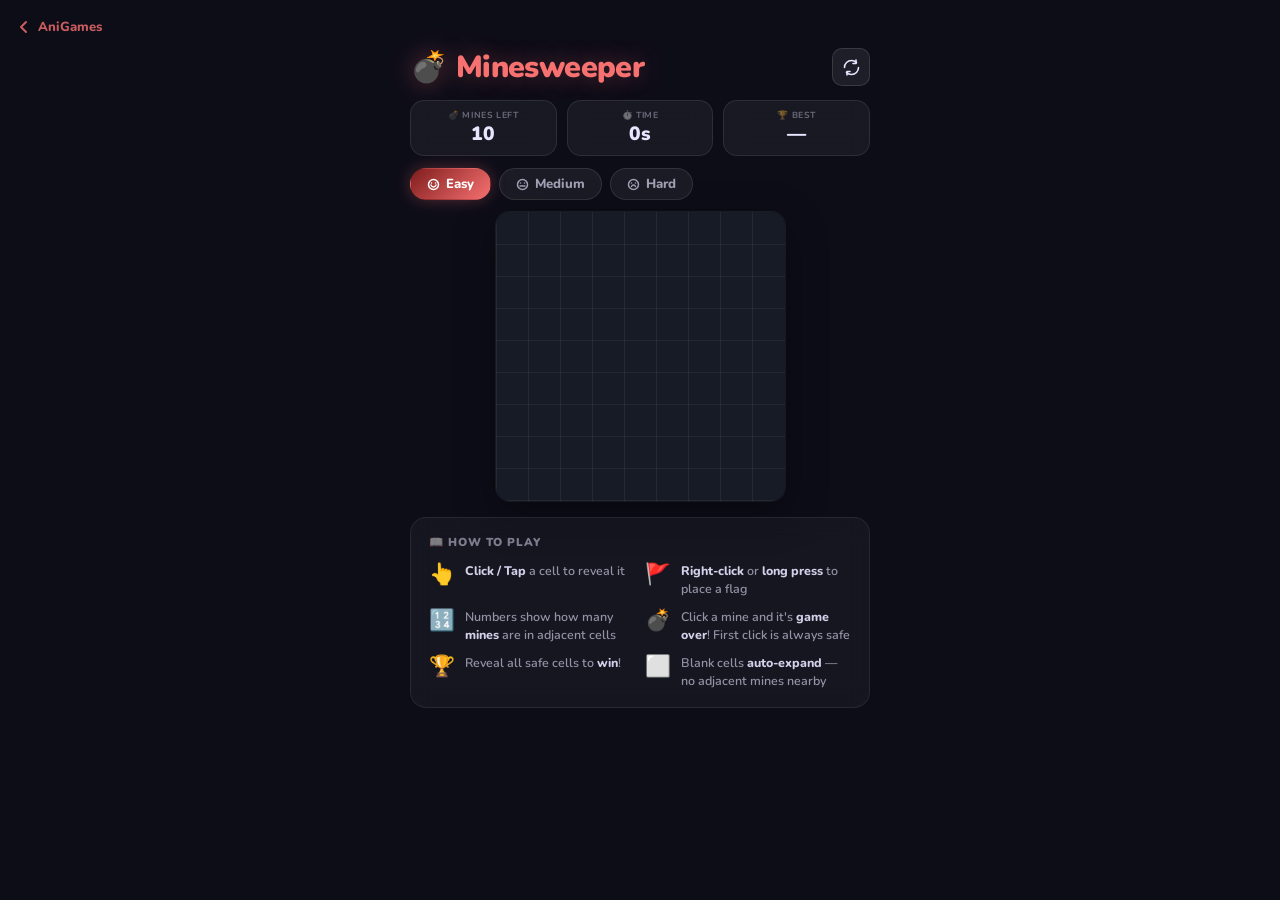
==== games/minesweeper/index.html @ 6a1d574f "Create index.html" ====
<!-- anigames/games/minesweeper/index.html -->
<!DOCTYPE html>
<html lang="en">
<head>
<meta charset="UTF-8">
<meta name="viewport" content="width=device-width, initial-scale=1.0, user-scalable=no">
<title>Minesweeper · AniGames</title>
<link href="https://fonts.googleapis.com/css2?family=Nunito:wght@400;700;800;900&display=swap" rel="stylesheet">
<style>
/* anigames/games/minesweeper/index.html — inline styles */
*,*::before,*::after{box-sizing:border-box;margin:0;padding:0}
html,body{overscroll-behavior:none}
body{
  font-family:'Nunito',sans-serif;background:#0d0d18;color:#e8e6ff;
  min-height:100dvh;display:flex;flex-direction:column;align-items:center;
  padding:18px 16px 48px;user-select:none;-webkit-tap-highlight-color:transparent;
}
.back-btn{
  align-self:flex-start;display:inline-flex;align-items:center;gap:6px;
  text-decoration:none;font-size:.82rem;font-weight:800;
  color:rgba(248,113,113,.8);margin-bottom:10px;transition:color .15s;
}
.back-btn:hover{color:#f87171}
.topbar{width:min(96vw,460px);display:flex;justify-content:space-between;align-items:center;margin-bottom:12px}
.title{font-size:1.9rem;font-weight:900;color:#f87171;text-shadow:0 0 24px rgba(248,113,113,.35);letter-spacing:-.02em}
.btn-icon{
  background:rgba(255,255,255,.07);border:1px solid rgba(255,255,255,.12);
  color:#e8e6ff;border-radius:10px;width:38px;height:38px;
  cursor:pointer;display:flex;align-items:center;justify-content:center;transition:.15s;
}
.btn-icon:active{transform:scale(.92)}
/* Stat bar */
.stat-bar{width:min(96vw,460px);display:flex;gap:10px;margin-bottom:12px}
.stat-box{
  background:rgba(255,255,255,.05);border:1px solid rgba(255,255,255,.09);
  backdrop-filter:blur(12px);border-radius:14px;padding:8px 12px;flex:1;text-align:center;
}
.stat-box .lbl{font-size:.55rem;font-weight:700;color:rgba(232,230,255,.4);text-transform:uppercase;letter-spacing:.07em}
.stat-box .val{font-size:1.2rem;font-weight:900}
/* Difficulty pills */
.diff-pills{width:min(96vw,460px);display:flex;gap:8px;margin-bottom:12px;flex-wrap:wrap}
.diff-pill{
  background:rgba(255,255,255,.06);border:1px solid rgba(255,255,255,.1);
  color:rgba(232,230,255,.65);border-radius:999px;padding:6px 16px;
  font-family:'Nunito',sans-serif;font-size:.82rem;font-weight:800;cursor:pointer;
  transition:all .16s;white-space:nowrap;display:flex;align-items:center;gap:6px;
}
.diff-pill:hover{background:rgba(248,113,113,.12);border-color:rgba(248,113,113,.3);color:#fff}
.diff-pill.active{background:linear-gradient(135deg,#7f1d1d,#f87171);border-color:transparent;color:#fff;box-shadow:0 0 16px rgba(248,113,113,.3)}
/* Board */
.board-wrap{
  overflow:auto;max-width:min(96vw,460px);
  border-radius:14px;
  box-shadow:0 12px 40px rgba(0,0,0,.4),0 0 0 1px rgba(255,255,255,.07);
  touch-action:none; /* prevent page scroll when touching the board */
}
table{border-collapse:collapse;background:#080d18;display:block}
td{
  width:32px;height:32px;border:1px solid rgba(255,255,255,.06);
  background:rgba(255,255,255,.06);
  text-align:center;vertical-align:middle;
  font-size:.9rem;font-weight:900;cursor:pointer;
  transition:background .1s;
}
td:not(.open):hover{background:rgba(255,255,255,.12)}
td.open{background:rgba(255,255,255,.03);cursor:default}
td.mine-hit{background:rgba(248,113,113,.35)}
td.flagged{background:rgba(255,255,255,.06)}
td[data-n="1"]{color:#60a5fa}td[data-n="2"]{color:#4ade80}
td[data-n="3"]{color:#f87171}td[data-n="4"]{color:#a78bfa}
td[data-n="5"]{color:#fb923c}td[data-n="6"]{color:#38bdf8}
td[data-n="7"]{color:#f0e6ff}td[data-n="8"]{color:rgba(232,230,255,.5)}
/* How to play panel */
.howto{
  width:min(96vw,460px);margin-top:16px;
  background:rgba(255,255,255,.04);border:1px solid rgba(255,255,255,.08);
  backdrop-filter:blur(12px);-webkit-backdrop-filter:blur(12px);
  border-radius:16px;padding:16px 18px;
}
.howto-title{
  font-size:.72rem;font-weight:900;color:rgba(232,230,255,.5);
  text-transform:uppercase;letter-spacing:.08em;margin-bottom:12px;
}
.howto-grid{display:grid;grid-template-columns:1fr 1fr;gap:10px}
.howto-item{display:flex;align-items:flex-start;gap:10px}
.howto-icon{font-size:1.3rem;flex-shrink:0;line-height:1.2}
.howto-text{font-size:.78rem;font-weight:600;color:rgba(232,230,255,.6);line-height:1.45}
.howto-text strong{color:rgba(232,230,255,.9);font-weight:800}
@media(max-width:380px){.howto-grid{grid-template-columns:1fr}}
/* Result overlay */
.result-overlay{
  display:none;position:fixed;inset:0;
  background:rgba(13,13,24,.9);backdrop-filter:blur(16px);-webkit-backdrop-filter:blur(16px);
  z-index:50;align-items:center;justify-content:center;
}
.result-overlay.show{display:flex}
.result-card{
  background:rgba(255,255,255,.07);border:1.5px solid rgba(255,255,255,.12);
  border-radius:22px;padding:32px;text-align:center;
  display:flex;flex-direction:column;gap:14px;align-items:center;
  box-shadow:0 20px 60px rgba(0,0,0,.5);max-width:300px;width:90vw;
}
.result-icon{width:56px;height:56px;border-radius:14px;display:flex;align-items:center;justify-content:center}
.result-card h2{font-size:1.7rem;font-weight:900;color:#fff}
.result-card p{font-size:.88rem;color:rgba(232,230,255,.55);font-weight:600}
.btn{
  background:linear-gradient(135deg,#7f1d1d,#f87171);
  color:#fff;border:none;border-radius:12px;padding:11px 28px;
  font-family:'Nunito',sans-serif;font-size:1rem;font-weight:900;
  cursor:pointer;box-shadow:0 4px 18px rgba(248,113,113,.3);
  display:flex;align-items:center;gap:8px;transition:.15s;
}
.btn:active{transform:scale(.96)}
.hint{
  margin-top:10px;font-size:.74rem;color:rgba(232,230,255,.3);
  font-weight:600;text-align:center;width:min(96vw,460px);
}
</style>
</head>
<body>

<a class="back-btn" href="../../index.html">
  <svg width="16" height="16" viewBox="0 0 16 16" fill="none">
    <path d="M10 3L5 8l5 5" stroke="currentColor" stroke-width="2" stroke-linecap="round" stroke-linejoin="round"/>
  </svg>
  AniGames
</a>

<div class="topbar">
  <div class="title">💣 Minesweeper</div>
  <button class="btn-icon" id="btn-restart-top" aria-label="Restart">
    <svg width="17" height="17" viewBox="0 0 17 17" fill="none">
      <path d="M1.5 8.5a7 7 0 017-7 7 7 0 015 2.1M15.5 8.5a7 7 0 01-7 7 7 7 0 01-5-2.1" stroke="currentColor" stroke-width="1.6" stroke-linecap="round"/>
      <path d="M13 1v3.5h-3M4 16v-3.5h3" stroke="currentColor" stroke-width="1.6" stroke-linecap="round" stroke-linejoin="round"/>
    </svg>
  </button>
</div>

<div class="stat-bar">
  <div class="stat-box">
    <div class="lbl">💣 Mines Left</div>
    <div class="val" id="mines-left">0</div>
  </div>
  <div class="stat-box">
    <div class="lbl">⏱️ Time</div>
    <div class="val" id="timer">0s</div>
  </div>
  <div class="stat-box">
    <div class="lbl">🏆 Best</div>
    <div class="val" id="best">—</div>
  </div>
</div>

<div class="diff-pills">
  <button class="diff-pill active" data-diff="easy">
    <svg width="13" height="13" viewBox="0 0 13 13" fill="none"><circle cx="6.5" cy="6.5" r="5" stroke="currentColor" stroke-width="1.5"/><path d="M4 7s.8 2 2.5 2S9 7 9 7" stroke="currentColor" stroke-width="1.4" stroke-linecap="round"/><circle cx="4.5" cy="5" r=".8" fill="currentColor"/><circle cx="8.5" cy="5" r=".8" fill="currentColor"/></svg>
    Easy
  </button>
  <button class="diff-pill" data-diff="medium">
    <svg width="13" height="13" viewBox="0 0 13 13" fill="none"><circle cx="6.5" cy="6.5" r="5" stroke="currentColor" stroke-width="1.5"/><path d="M4 8h5" stroke="currentColor" stroke-width="1.4" stroke-linecap="round"/><circle cx="4.5" cy="5" r=".8" fill="currentColor"/><circle cx="8.5" cy="5" r=".8" fill="currentColor"/></svg>
    Medium
  </button>
  <button class="diff-pill" data-diff="hard">
    <svg width="13" height="13" viewBox="0 0 13 13" fill="none"><circle cx="6.5" cy="6.5" r="5" stroke="currentColor" stroke-width="1.5"/><path d="M4.5 8.5s.5-1.5 2-1.5 2 1.5 2 1.5" stroke="currentColor" stroke-width="1.4" stroke-linecap="round"/><circle cx="4.5" cy="5" r=".8" fill="currentColor"/><circle cx="8.5" cy="5" r=".8" fill="currentColor"/></svg>
    Hard
  </button>
</div>

<div class="board-wrap" id="board-wrap">
  <table id="table"></table>
</div>

<!-- How to play -->
<div class="howto">
  <div class="howto-title">📖 How to Play</div>
  <div class="howto-grid">
    <div class="howto-item">
      <div class="howto-icon">👆</div>
      <div class="howto-text"><strong>Click / Tap</strong> a cell to reveal it</div>
    </div>
    <div class="howto-item">
      <div class="howto-icon">🚩</div>
      <div class="howto-text"><strong>Right-click</strong> or <strong>long press</strong> to place a flag</div>
    </div>
    <div class="howto-item">
      <div class="howto-icon">🔢</div>
      <div class="howto-text">Numbers show how many <strong>mines</strong> are in adjacent cells</div>
    </div>
    <div class="howto-item">
      <div class="howto-icon">💣</div>
      <div class="howto-text">Click a mine and it's <strong>game over</strong>! First click is always safe</div>
    </div>
    <div class="howto-item">
      <div class="howto-icon">🏆</div>
      <div class="howto-text">Reveal all safe cells to <strong>win</strong>!</div>
    </div>
    <div class="howto-item">
      <div class="howto-icon">⬜</div>
      <div class="howto-text">Blank cells <strong>auto-expand</strong> — no adjacent mines nearby</div>
    </div>
  </div>
</div>

<div class="result-overlay" id="result-overlay">
  <div class="result-card">
    <div class="result-icon" id="result-icon"></div>
    <h2 id="result-title">You Win!</h2>
    <p id="result-msg">Well played!</p>
    <button class="btn" id="btn-play-again">
      <svg width="16" height="16" viewBox="0 0 16 16" fill="none"><path d="M1.5 8a6.5 6.5 0 016.5-6.5 6.5 6.5 0 014.6 1.9M14.5 8a6.5 6.5 0 01-6.5 6.5 6.5 6.5 0 01-4.6-1.9" stroke="currentColor" stroke-width="1.7" stroke-linecap="round"/><path d="M12.5 1v3h-3M3.5 15v-3h3" stroke="currentColor" stroke-width="1.7" stroke-linecap="round" stroke-linejoin="round"/></svg>
      Play Again
    </button>
  </div>
</div>

<script>
// anigames/games/minesweeper/index.html — game script
(() => {
  const DIFFS = {
    easy:   { r:9,  c:9,  m:10 },
    medium: { r:16, c:16, m:40 },
    hard:   { r:16, c:30, m:99 },
  };

  let diff='easy', rows, cols, mines;
  let board, revealed, flagged, mineSet;
  let started, done, timerVal, timerInt;

  const tableEl      = document.getElementById('table');
  const boardWrap    = document.getElementById('board-wrap');
  const minesLeftEl  = document.getElementById('mines-left');
  const timerEl      = document.getElementById('timer');
  const bestEl       = document.getElementById('best');
  const resultOv     = document.getElementById('result-overlay');
  const resultTitle  = document.getElementById('result-title');
  const resultMsg    = document.getElementById('result-msg');
  const resultIcon   = document.getElementById('result-icon');

  function getBest() { return localStorage.getItem(`ms-best-${diff}`); }
  function setBest(v){ localStorage.setItem(`ms-best-${diff}`, v); }

  function init() {
    const d = DIFFS[diff];
    rows=d.r; cols=d.c; mines=d.m;
    board    = Array.from({length:rows}, () => Array(cols).fill(0));
    revealed = Array.from({length:rows}, () => Array(cols).fill(false));
    flagged  = Array.from({length:rows}, () => Array(cols).fill(false));
    mineSet  = new Set();
    started=false; done=false; timerVal=0;
    clearInterval(timerInt);
    timerEl.textContent = '0s';
    minesLeftEl.textContent = mines;
    const b = getBest();
    bestEl.textContent = b ? b+'s' : '—';
    resultOv.classList.remove('show');
    buildTable();
  }

  function neighbors(r,c) {
    const out=[];
    for(let dr=-1;dr<=1;dr++) for(let dc=-1;dc<=1;dc++) {
      if(dr===0&&dc===0) continue;
      const nr=r+dr, nc=c+dc;
      if(nr>=0&&nr<rows&&nc>=0&&nc<cols) out.push([nr,nc]);
    }
    return out;
  }

  function placeMines(sr,sc) {
    while (mineSet.size < mines) {
      const r=Math.floor(Math.random()*rows), c=Math.floor(Math.random()*cols);
      if (Math.abs(r-sr)<=1&&Math.abs(c-sc)<=1) continue;
      const key=r+','+c;
      if (mineSet.has(key)) continue;
      mineSet.add(key); board[r][c]=-1;
    }
    for(let r=0;r<rows;r++) for(let c=0;c<cols;c++) {
      if(board[r][c]===-1) continue;
      board[r][c] = neighbors(r,c).filter(([nr,nc])=>board[nr][nc]===-1).length;
    }
  }

  function reveal(r,c) {
    if(revealed[r][c]||flagged[r][c]) return;
    revealed[r][c]=true;
    if(board[r][c]===0) neighbors(r,c).forEach(([nr,nc])=>reveal(nr,nc));
    renderCell(r,c);
  }

  function buildTable() {
    tableEl.innerHTML='';
    for(let r=0;r<rows;r++) {
      const tr=document.createElement('tr');
      for(let c=0;c<cols;c++) {
        const td=document.createElement('td');
        td.dataset.r=r; td.dataset.c=c;
        td.addEventListener('click', onReveal);
        td.addEventListener('contextmenu', e => { e.preventDefault(); onFlag(r,c); });
        // Long press to flag on mobile
        let pressTimer;
        td.addEventListener('touchstart', () => { pressTimer = setTimeout(()=>onFlag(r,c), 550); }, {passive:true});
        td.addEventListener('touchend',   () => clearTimeout(pressTimer), {passive:true});
        td.addEventListener('touchmove',  () => clearTimeout(pressTimer), {passive:true});
        tr.appendChild(td);
      }
      tableEl.appendChild(tr);
    }
  }

  function getCell(r,c) { return tableEl.rows[r]&&tableEl.rows[r].cells[c]; }

  // Mine SVG for revealed mines
  const MINE_SVG = `<svg width="16" height="16" viewBox="0 0 16 16" fill="none"><circle cx="8" cy="8" r="4" fill="#f87171"/><path d="M8 1v2M8 13v2M1 8h2M13 8h2M3.2 3.2l1.4 1.4M11.4 11.4l1.4 1.4M3.2 12.8l1.4-1.4M11.4 4.6l1.4-1.4" stroke="#f87171" stroke-width="1.4" stroke-linecap="round"/></svg>`;
  // Flag SVG
  const FLAG_SVG = `<svg width="14" height="14" viewBox="0 0 14 14" fill="none"><path d="M3 13V2M3 2l8 3-8 3" fill="#fb923c" stroke="#fb923c" stroke-width="1.2" stroke-linejoin="round"/></svg>`;

  function renderCell(r,c) {
    const td = getCell(r,c); if(!td) return;
    if (flagged[r][c]) { td.innerHTML=FLAG_SVG; td.className='flagged'; return; }
    if (!revealed[r][c]) { td.innerHTML=''; td.className=''; return; }
    if (board[r][c]===-1) { td.innerHTML=MINE_SVG; td.className='open mine'; return; }
    td.className='open';
    if (board[r][c]>0) { td.textContent=board[r][c]; td.dataset.n=board[r][c]; }
    else td.textContent='';
  }

  function onReveal() {
    if (done) return;
    const r=+this.dataset.r, c=+this.dataset.c;
    if (flagged[r][c]||revealed[r][c]) return;
    if (!started) {
      started=true;
      placeMines(r,c);
      timerInt = setInterval(()=>{ timerVal++; timerEl.textContent=timerVal+'s'; }, 1000);
    }
    if (board[r][c]===-1) {
      revealed[r][c]=true; renderCell(r,c);
      this.classList.add('mine-hit');
      revealAll(); boom(); return;
    }
    reveal(r,c); checkWin();
  }

  function onFlag(r,c) {
    if(done||revealed[r][c]) return;
    flagged[r][c]=!flagged[r][c];
    const count = [].concat(...flagged).filter(Boolean).length;
    minesLeftEl.textContent = mines - count;
    renderCell(r,c);
  }

  function revealAll() {
    for(let r=0;r<rows;r++) for(let c=0;c<cols;c++) { revealed[r][c]=true; renderCell(r,c); }
  }

  function checkWin() {
    const total = rows*cols;
    const revCount = [].concat(...revealed).filter(Boolean).length;
    if (revCount === total - mines) {
      done=true; clearInterval(timerInt);
      const b=getBest();
      if(!b||timerVal<+b) { setBest(timerVal); bestEl.textContent=timerVal+'s'; }
      showResult(true);
    }
  }

  function boom() {
    done=true; clearInterval(timerInt);
    showResult(false);
  }

  function showResult(win) {
    resultIcon.innerHTML = win
      ? `<svg width="32" height="32" viewBox="0 0 32 32" fill="none"><path d="M6 16l8 8 12-12" stroke="#4ade80" stroke-width="3" stroke-linecap="round" stroke-linejoin="round"/></svg>`
      : MINE_SVG.replace('16','32').replace('16','32');
    resultIcon.style.background = win ? 'rgba(74,222,128,.15)' : 'rgba(248,113,113,.15)';
    resultTitle.textContent = win ? '🎉 You Win!' : '💥 Boom!';
    resultMsg.textContent = win ? '🏆 Cleared in ' + timerVal + 's!' : '😵 You hit a mine!';
    resultOv.classList.add('show');
  }

  // Prevent board touch from scrolling the page
  boardWrap.addEventListener('touchmove', e => e.preventDefault(), { passive: false });

  // Difficulty pills
  document.querySelectorAll('.diff-pill').forEach(pill => {
    pill.addEventListener('click', () => {
      document.querySelectorAll('.diff-pill').forEach(p=>p.classList.remove('active'));
      pill.classList.add('active');
      diff = pill.dataset.diff;
      init();
    });
  });

  document.getElementById('btn-restart-top').addEventListener('click', init);
  document.getElementById('btn-play-again').addEventListener('click', init);

  init();
})();
</script>
</body>
</html>
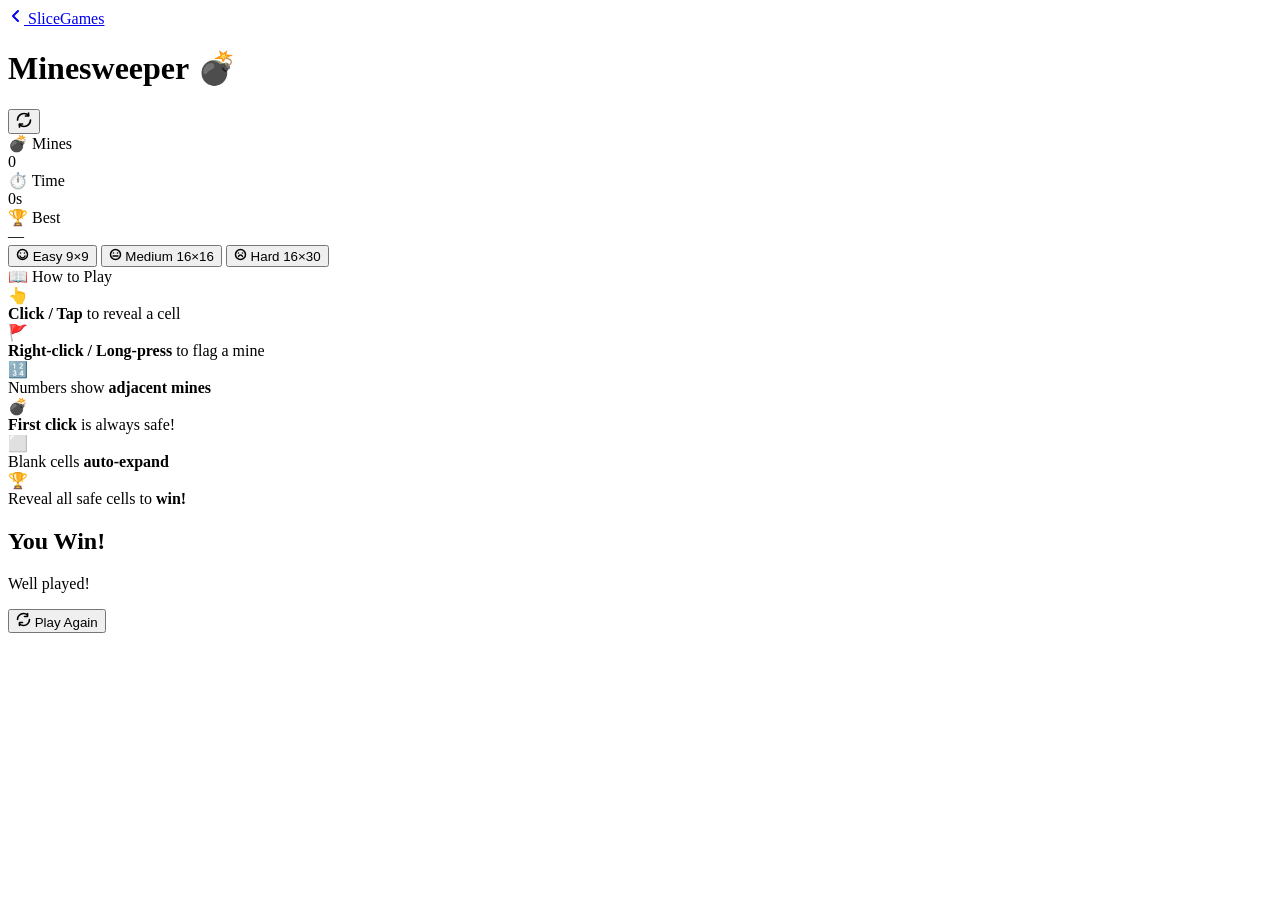
==== commit f7838b26: "Update index.html" ====
--- a/games/minesweeper/index.html
+++ b/games/minesweeper/index.html
@@ -1,402 +1,85 @@
-<!-- anigames/games/minesweeper/index.html -->
+<!-- slicegames/games/minesweeper/index.html -->
 <!DOCTYPE html>
 <html lang="en">
 <head>
-<meta charset="UTF-8">
-<meta name="viewport" content="width=device-width, initial-scale=1.0, user-scalable=no">
-<title>Minesweeper · AniGames</title>
-<link href="https://fonts.googleapis.com/css2?family=Nunito:wght@400;700;800;900&display=swap" rel="stylesheet">
-<style>
-/* anigames/games/minesweeper/index.html — inline styles */
-*,*::before,*::after{box-sizing:border-box;margin:0;padding:0}
-html,body{overscroll-behavior:none}
-body{
-  font-family:'Nunito',sans-serif;background:#0d0d18;color:#e8e6ff;
-  min-height:100dvh;display:flex;flex-direction:column;align-items:center;
-  padding:18px 16px 48px;user-select:none;-webkit-tap-highlight-color:transparent;
-}
-.back-btn{
-  align-self:flex-start;display:inline-flex;align-items:center;gap:6px;
-  text-decoration:none;font-size:.82rem;font-weight:800;
-  color:rgba(248,113,113,.8);margin-bottom:10px;transition:color .15s;
-}
-.back-btn:hover{color:#f87171}
-.topbar{width:min(96vw,460px);display:flex;justify-content:space-between;align-items:center;margin-bottom:12px}
-.title{font-size:1.9rem;font-weight:900;color:#f87171;text-shadow:0 0 24px rgba(248,113,113,.35);letter-spacing:-.02em}
-.btn-icon{
-  background:rgba(255,255,255,.07);border:1px solid rgba(255,255,255,.12);
-  color:#e8e6ff;border-radius:10px;width:38px;height:38px;
-  cursor:pointer;display:flex;align-items:center;justify-content:center;transition:.15s;
-}
-.btn-icon:active{transform:scale(.92)}
-/* Stat bar */
-.stat-bar{width:min(96vw,460px);display:flex;gap:10px;margin-bottom:12px}
-.stat-box{
-  background:rgba(255,255,255,.05);border:1px solid rgba(255,255,255,.09);
-  backdrop-filter:blur(12px);border-radius:14px;padding:8px 12px;flex:1;text-align:center;
-}
-.stat-box .lbl{font-size:.55rem;font-weight:700;color:rgba(232,230,255,.4);text-transform:uppercase;letter-spacing:.07em}
-.stat-box .val{font-size:1.2rem;font-weight:900}
-/* Difficulty pills */
-.diff-pills{width:min(96vw,460px);display:flex;gap:8px;margin-bottom:12px;flex-wrap:wrap}
-.diff-pill{
-  background:rgba(255,255,255,.06);border:1px solid rgba(255,255,255,.1);
-  color:rgba(232,230,255,.65);border-radius:999px;padding:6px 16px;
-  font-family:'Nunito',sans-serif;font-size:.82rem;font-weight:800;cursor:pointer;
-  transition:all .16s;white-space:nowrap;display:flex;align-items:center;gap:6px;
-}
-.diff-pill:hover{background:rgba(248,113,113,.12);border-color:rgba(248,113,113,.3);color:#fff}
-.diff-pill.active{background:linear-gradient(135deg,#7f1d1d,#f87171);border-color:transparent;color:#fff;box-shadow:0 0 16px rgba(248,113,113,.3)}
-/* Board */
-.board-wrap{
-  overflow:auto;max-width:min(96vw,460px);
-  border-radius:14px;
-  box-shadow:0 12px 40px rgba(0,0,0,.4),0 0 0 1px rgba(255,255,255,.07);
-  touch-action:none; /* prevent page scroll when touching the board */
-}
-table{border-collapse:collapse;background:#080d18;display:block}
-td{
-  width:32px;height:32px;border:1px solid rgba(255,255,255,.06);
-  background:rgba(255,255,255,.06);
-  text-align:center;vertical-align:middle;
-  font-size:.9rem;font-weight:900;cursor:pointer;
-  transition:background .1s;
-}
-td:not(.open):hover{background:rgba(255,255,255,.12)}
-td.open{background:rgba(255,255,255,.03);cursor:default}
-td.mine-hit{background:rgba(248,113,113,.35)}
-td.flagged{background:rgba(255,255,255,.06)}
-td[data-n="1"]{color:#60a5fa}td[data-n="2"]{color:#4ade80}
-td[data-n="3"]{color:#f87171}td[data-n="4"]{color:#a78bfa}
-td[data-n="5"]{color:#fb923c}td[data-n="6"]{color:#38bdf8}
-td[data-n="7"]{color:#f0e6ff}td[data-n="8"]{color:rgba(232,230,255,.5)}
-/* How to play panel */
-.howto{
-  width:min(96vw,460px);margin-top:16px;
-  background:rgba(255,255,255,.04);border:1px solid rgba(255,255,255,.08);
-  backdrop-filter:blur(12px);-webkit-backdrop-filter:blur(12px);
-  border-radius:16px;padding:16px 18px;
-}
-.howto-title{
-  font-size:.72rem;font-weight:900;color:rgba(232,230,255,.5);
-  text-transform:uppercase;letter-spacing:.08em;margin-bottom:12px;
-}
-.howto-grid{display:grid;grid-template-columns:1fr 1fr;gap:10px}
-.howto-item{display:flex;align-items:flex-start;gap:10px}
-.howto-icon{font-size:1.3rem;flex-shrink:0;line-height:1.2}
-.howto-text{font-size:.78rem;font-weight:600;color:rgba(232,230,255,.6);line-height:1.45}
-.howto-text strong{color:rgba(232,230,255,.9);font-weight:800}
-@media(max-width:380px){.howto-grid{grid-template-columns:1fr}}
-/* Result overlay */
-.result-overlay{
-  display:none;position:fixed;inset:0;
-  background:rgba(13,13,24,.9);backdrop-filter:blur(16px);-webkit-backdrop-filter:blur(16px);
-  z-index:50;align-items:center;justify-content:center;
-}
-.result-overlay.show{display:flex}
-.result-card{
-  background:rgba(255,255,255,.07);border:1.5px solid rgba(255,255,255,.12);
-  border-radius:22px;padding:32px;text-align:center;
-  display:flex;flex-direction:column;gap:14px;align-items:center;
-  box-shadow:0 20px 60px rgba(0,0,0,.5);max-width:300px;width:90vw;
-}
-.result-icon{width:56px;height:56px;border-radius:14px;display:flex;align-items:center;justify-content:center}
-.result-card h2{font-size:1.7rem;font-weight:900;color:#fff}
-.result-card p{font-size:.88rem;color:rgba(232,230,255,.55);font-weight:600}
-.btn{
-  background:linear-gradient(135deg,#7f1d1d,#f87171);
-  color:#fff;border:none;border-radius:12px;padding:11px 28px;
-  font-family:'Nunito',sans-serif;font-size:1rem;font-weight:900;
-  cursor:pointer;box-shadow:0 4px 18px rgba(248,113,113,.3);
-  display:flex;align-items:center;gap:8px;transition:.15s;
-}
-.btn:active{transform:scale(.96)}
-.hint{
-  margin-top:10px;font-size:.74rem;color:rgba(232,230,255,.3);
-  font-weight:600;text-align:center;width:min(96vw,460px);
-}
-</style>
+  <meta charset="UTF-8">
+  <meta name="viewport" content="width=device-width, initial-scale=1.0, user-scalable=no">
+  <title>Minesweeper 💣 · SliceGames</title>
+  <link href="https://fonts.googleapis.com/css2?family=Nunito:wght@400;700;800;900&display=swap" rel="stylesheet">
+  <link rel="stylesheet" href="style.css">
 </head>
 <body>
+  <a class="back-btn" href="../../index.html">
+    <svg width="16" height="16" viewBox="0 0 16 16" fill="none">
+      <path d="M10 3L5 8l5 5" stroke="currentColor" stroke-width="2" stroke-linecap="round" stroke-linejoin="round"/>
+    </svg>
+    SliceGames
+  </a>
 
-<a class="back-btn" href="../../index.html">
-  <svg width="16" height="16" viewBox="0 0 16 16" fill="none">
-    <path d="M10 3L5 8l5 5" stroke="currentColor" stroke-width="2" stroke-linecap="round" stroke-linejoin="round"/>
-  </svg>
-  AniGames
-</a>
+  <div class="topbar">
+    <h1 class="title">Minesweeper 💣</h1>
+    <button class="btn-icon" id="btn-restart" aria-label="Restart">
+      <svg width="16" height="16" viewBox="0 0 16 16" fill="none">
+        <path d="M1.5 8a6.5 6.5 0 016.5-6.5 6.5 6.5 0 014.6 1.9M14.5 8a6.5 6.5 0 01-6.5 6.5 6.5 6.5 0 01-4.6-1.9" stroke="currentColor" stroke-width="1.7" stroke-linecap="round"/>
+        <path d="M12.5 1v3h-3M3.5 15v-3h3" stroke="currentColor" stroke-width="1.7" stroke-linecap="round" stroke-linejoin="round"/>
+      </svg>
+    </button>
+  </div>
 
-<div class="topbar">
-  <div class="title">💣 Minesweeper</div>
-  <button class="btn-icon" id="btn-restart-top" aria-label="Restart">
-    <svg width="17" height="17" viewBox="0 0 17 17" fill="none">
-      <path d="M1.5 8.5a7 7 0 017-7 7 7 0 015 2.1M15.5 8.5a7 7 0 01-7 7 7 7 0 01-5-2.1" stroke="currentColor" stroke-width="1.6" stroke-linecap="round"/>
-      <path d="M13 1v3.5h-3M4 16v-3.5h3" stroke="currentColor" stroke-width="1.6" stroke-linecap="round" stroke-linejoin="round"/>
-    </svg>
-  </button>
-</div>
+  <!-- Stat bar -->
+  <div class="stat-bar">
+    <div class="stat-box"><div class="stat-lbl">💣 Mines</div><div class="stat-val" id="mines-left">0</div></div>
+    <div class="stat-box"><div class="stat-lbl">⏱️ Time</div><div class="stat-val" id="timer">0s</div></div>
+    <div class="stat-box"><div class="stat-lbl">🏆 Best</div><div class="stat-val" id="best">—</div></div>
+  </div>
 
-<div class="stat-bar">
-  <div class="stat-box">
-    <div class="lbl">💣 Mines Left</div>
-    <div class="val" id="mines-left">0</div>
+  <!-- Difficulty pills -->
+  <div class="diff-pills">
+    <button class="diff-pill active" data-diff="easy">
+      <svg width="13" height="13" viewBox="0 0 13 13" fill="none"><circle cx="6.5" cy="6.5" r="5" stroke="currentColor" stroke-width="1.5"/><path d="M4 8s.8 2 2.5 2S9 8 9 8" stroke="currentColor" stroke-width="1.4" stroke-linecap="round"/><circle cx="4.5" cy="5" r=".8" fill="currentColor"/><circle cx="8.5" cy="5" r=".8" fill="currentColor"/></svg>
+      Easy 9×9
+    </button>
+    <button class="diff-pill" data-diff="medium">
+      <svg width="13" height="13" viewBox="0 0 13 13" fill="none"><circle cx="6.5" cy="6.5" r="5" stroke="currentColor" stroke-width="1.5"/><path d="M4 8h5" stroke="currentColor" stroke-width="1.4" stroke-linecap="round"/><circle cx="4.5" cy="5" r=".8" fill="currentColor"/><circle cx="8.5" cy="5" r=".8" fill="currentColor"/></svg>
+      Medium 16×16
+    </button>
+    <button class="diff-pill" data-diff="hard">
+      <svg width="13" height="13" viewBox="0 0 13 13" fill="none"><circle cx="6.5" cy="6.5" r="5" stroke="currentColor" stroke-width="1.5"/><path d="M4.5 8.5s.5-1.5 2-1.5 2 1.5 2 1.5" stroke="currentColor" stroke-width="1.4" stroke-linecap="round"/><circle cx="4.5" cy="5" r=".8" fill="currentColor"/><circle cx="8.5" cy="5" r=".8" fill="currentColor"/></svg>
+      Hard 16×30
+    </button>
   </div>
-  <div class="stat-box">
-    <div class="lbl">⏱️ Time</div>
-    <div class="val" id="timer">0s</div>
+
+  <!-- Board -->
+  <div class="board-wrap" id="board-wrap">
+    <table id="table"></table>
   </div>
-  <div class="stat-box">
-    <div class="lbl">🏆 Best</div>
-    <div class="val" id="best">—</div>
-  </div>
-</div>
 
-<div class="diff-pills">
-  <button class="diff-pill active" data-diff="easy">
-    <svg width="13" height="13" viewBox="0 0 13 13" fill="none"><circle cx="6.5" cy="6.5" r="5" stroke="currentColor" stroke-width="1.5"/><path d="M4 7s.8 2 2.5 2S9 7 9 7" stroke="currentColor" stroke-width="1.4" stroke-linecap="round"/><circle cx="4.5" cy="5" r=".8" fill="currentColor"/><circle cx="8.5" cy="5" r=".8" fill="currentColor"/></svg>
-    Easy
-  </button>
-  <button class="diff-pill" data-diff="medium">
-    <svg width="13" height="13" viewBox="0 0 13 13" fill="none"><circle cx="6.5" cy="6.5" r="5" stroke="currentColor" stroke-width="1.5"/><path d="M4 8h5" stroke="currentColor" stroke-width="1.4" stroke-linecap="round"/><circle cx="4.5" cy="5" r=".8" fill="currentColor"/><circle cx="8.5" cy="5" r=".8" fill="currentColor"/></svg>
-    Medium
-  </button>
-  <button class="diff-pill" data-diff="hard">
-    <svg width="13" height="13" viewBox="0 0 13 13" fill="none"><circle cx="6.5" cy="6.5" r="5" stroke="currentColor" stroke-width="1.5"/><path d="M4.5 8.5s.5-1.5 2-1.5 2 1.5 2 1.5" stroke="currentColor" stroke-width="1.4" stroke-linecap="round"/><circle cx="4.5" cy="5" r=".8" fill="currentColor"/><circle cx="8.5" cy="5" r=".8" fill="currentColor"/></svg>
-    Hard
-  </button>
-</div>
-
-<div class="board-wrap" id="board-wrap">
-  <table id="table"></table>
-</div>
-
-<!-- How to play -->
-<div class="howto">
-  <div class="howto-title">📖 How to Play</div>
-  <div class="howto-grid">
-    <div class="howto-item">
-      <div class="howto-icon">👆</div>
-      <div class="howto-text"><strong>Click / Tap</strong> a cell to reveal it</div>
-    </div>
-    <div class="howto-item">
-      <div class="howto-icon">🚩</div>
-      <div class="howto-text"><strong>Right-click</strong> or <strong>long press</strong> to place a flag</div>
-    </div>
-    <div class="howto-item">
-      <div class="howto-icon">🔢</div>
-      <div class="howto-text">Numbers show how many <strong>mines</strong> are in adjacent cells</div>
-    </div>
-    <div class="howto-item">
-      <div class="howto-icon">💣</div>
-      <div class="howto-text">Click a mine and it's <strong>game over</strong>! First click is always safe</div>
-    </div>
-    <div class="howto-item">
-      <div class="howto-icon">🏆</div>
-      <div class="howto-text">Reveal all safe cells to <strong>win</strong>!</div>
-    </div>
-    <div class="howto-item">
-      <div class="howto-icon">⬜</div>
-      <div class="howto-text">Blank cells <strong>auto-expand</strong> — no adjacent mines nearby</div>
+  <!-- How to play -->
+  <div class="howto">
+    <div class="howto-title">📖 How to Play</div>
+    <div class="howto-grid">
+      <div class="howto-item"><div class="howto-icon">👆</div><div class="howto-text"><strong>Click / Tap</strong> to reveal a cell</div></div>
+      <div class="howto-item"><div class="howto-icon">🚩</div><div class="howto-text"><strong>Right-click / Long-press</strong> to flag a mine</div></div>
+      <div class="howto-item"><div class="howto-icon">🔢</div><div class="howto-text">Numbers show <strong>adjacent mines</strong></div></div>
+      <div class="howto-item"><div class="howto-icon">💣</div><div class="howto-text"><strong>First click</strong> is always safe!</div></div>
+      <div class="howto-item"><div class="howto-icon">⬜</div><div class="howto-text">Blank cells <strong>auto-expand</strong></div></div>
+      <div class="howto-item"><div class="howto-icon">🏆</div><div class="howto-text">Reveal all safe cells to <strong>win!</strong></div></div>
     </div>
   </div>
-</div>
 
-<div class="result-overlay" id="result-overlay">
-  <div class="result-card">
-    <div class="result-icon" id="result-icon"></div>
-    <h2 id="result-title">You Win!</h2>
-    <p id="result-msg">Well played!</p>
-    <button class="btn" id="btn-play-again">
-      <svg width="16" height="16" viewBox="0 0 16 16" fill="none"><path d="M1.5 8a6.5 6.5 0 016.5-6.5 6.5 6.5 0 014.6 1.9M14.5 8a6.5 6.5 0 01-6.5 6.5 6.5 6.5 0 01-4.6-1.9" stroke="currentColor" stroke-width="1.7" stroke-linecap="round"/><path d="M12.5 1v3h-3M3.5 15v-3h3" stroke="currentColor" stroke-width="1.7" stroke-linecap="round" stroke-linejoin="round"/></svg>
-      Play Again
-    </button>
+  <!-- Result overlay -->
+  <div class="result-overlay" id="result-overlay">
+    <div class="result-card">
+      <div class="result-icon" id="result-icon"></div>
+      <h2 id="result-title">You Win!</h2>
+      <p id="result-msg">Well played!</p>
+      <button class="btn-primary" id="btn-play-again">
+        <svg width="15" height="15" viewBox="0 0 15 15" fill="none"><path d="M1.5 7.5a6 6 0 016-6 6 6 0 014 1.5M13.5 7.5a6 6 0 01-6 6 6 6 0 01-4-1.5" stroke="currentColor" stroke-width="1.6" stroke-linecap="round"/><path d="M11.5 1.5v3h-3M3.5 13.5v-3h3" stroke="currentColor" stroke-width="1.6" stroke-linecap="round" stroke-linejoin="round"/></svg>
+        Play Again
+      </button>
+    </div>
   </div>
-</div>
 
-<script>
-// anigames/games/minesweeper/index.html — game script
-(() => {
-  const DIFFS = {
-    easy:   { r:9,  c:9,  m:10 },
-    medium: { r:16, c:16, m:40 },
-    hard:   { r:16, c:30, m:99 },
-  };
-
-  let diff='easy', rows, cols, mines;
-  let board, revealed, flagged, mineSet;
-  let started, done, timerVal, timerInt;
-
-  const tableEl      = document.getElementById('table');
-  const boardWrap    = document.getElementById('board-wrap');
-  const minesLeftEl  = document.getElementById('mines-left');
-  const timerEl      = document.getElementById('timer');
-  const bestEl       = document.getElementById('best');
-  const resultOv     = document.getElementById('result-overlay');
-  const resultTitle  = document.getElementById('result-title');
-  const resultMsg    = document.getElementById('result-msg');
-  const resultIcon   = document.getElementById('result-icon');
-
-  function getBest() { return localStorage.getItem(`ms-best-${diff}`); }
-  function setBest(v){ localStorage.setItem(`ms-best-${diff}`, v); }
-
-  function init() {
-    const d = DIFFS[diff];
-    rows=d.r; cols=d.c; mines=d.m;
-    board    = Array.from({length:rows}, () => Array(cols).fill(0));
-    revealed = Array.from({length:rows}, () => Array(cols).fill(false));
-    flagged  = Array.from({length:rows}, () => Array(cols).fill(false));
-    mineSet  = new Set();
-    started=false; done=false; timerVal=0;
-    clearInterval(timerInt);
-    timerEl.textContent = '0s';
-    minesLeftEl.textContent = mines;
-    const b = getBest();
-    bestEl.textContent = b ? b+'s' : '—';
-    resultOv.classList.remove('show');
-    buildTable();
-  }
-
-  function neighbors(r,c) {
-    const out=[];
-    for(let dr=-1;dr<=1;dr++) for(let dc=-1;dc<=1;dc++) {
-      if(dr===0&&dc===0) continue;
-      const nr=r+dr, nc=c+dc;
-      if(nr>=0&&nr<rows&&nc>=0&&nc<cols) out.push([nr,nc]);
-    }
-    return out;
-  }
-
-  function placeMines(sr,sc) {
-    while (mineSet.size < mines) {
-      const r=Math.floor(Math.random()*rows), c=Math.floor(Math.random()*cols);
-      if (Math.abs(r-sr)<=1&&Math.abs(c-sc)<=1) continue;
-      const key=r+','+c;
-      if (mineSet.has(key)) continue;
-      mineSet.add(key); board[r][c]=-1;
-    }
-    for(let r=0;r<rows;r++) for(let c=0;c<cols;c++) {
-      if(board[r][c]===-1) continue;
-      board[r][c] = neighbors(r,c).filter(([nr,nc])=>board[nr][nc]===-1).length;
-    }
-  }
-
-  function reveal(r,c) {
-    if(revealed[r][c]||flagged[r][c]) return;
-    revealed[r][c]=true;
-    if(board[r][c]===0) neighbors(r,c).forEach(([nr,nc])=>reveal(nr,nc));
-    renderCell(r,c);
-  }
-
-  function buildTable() {
-    tableEl.innerHTML='';
-    for(let r=0;r<rows;r++) {
-      const tr=document.createElement('tr');
-      for(let c=0;c<cols;c++) {
-        const td=document.createElement('td');
-        td.dataset.r=r; td.dataset.c=c;
-        td.addEventListener('click', onReveal);
-        td.addEventListener('contextmenu', e => { e.preventDefault(); onFlag(r,c); });
-        // Long press to flag on mobile
-        let pressTimer;
-        td.addEventListener('touchstart', () => { pressTimer = setTimeout(()=>onFlag(r,c), 550); }, {passive:true});
-        td.addEventListener('touchend',   () => clearTimeout(pressTimer), {passive:true});
-        td.addEventListener('touchmove',  () => clearTimeout(pressTimer), {passive:true});
-        tr.appendChild(td);
-      }
-      tableEl.appendChild(tr);
-    }
-  }
-
-  function getCell(r,c) { return tableEl.rows[r]&&tableEl.rows[r].cells[c]; }
-
-  // Mine SVG for revealed mines
-  const MINE_SVG = `<svg width="16" height="16" viewBox="0 0 16 16" fill="none"><circle cx="8" cy="8" r="4" fill="#f87171"/><path d="M8 1v2M8 13v2M1 8h2M13 8h2M3.2 3.2l1.4 1.4M11.4 11.4l1.4 1.4M3.2 12.8l1.4-1.4M11.4 4.6l1.4-1.4" stroke="#f87171" stroke-width="1.4" stroke-linecap="round"/></svg>`;
-  // Flag SVG
-  const FLAG_SVG = `<svg width="14" height="14" viewBox="0 0 14 14" fill="none"><path d="M3 13V2M3 2l8 3-8 3" fill="#fb923c" stroke="#fb923c" stroke-width="1.2" stroke-linejoin="round"/></svg>`;
-
-  function renderCell(r,c) {
-    const td = getCell(r,c); if(!td) return;
-    if (flagged[r][c]) { td.innerHTML=FLAG_SVG; td.className='flagged'; return; }
-    if (!revealed[r][c]) { td.innerHTML=''; td.className=''; return; }
-    if (board[r][c]===-1) { td.innerHTML=MINE_SVG; td.className='open mine'; return; }
-    td.className='open';
-    if (board[r][c]>0) { td.textContent=board[r][c]; td.dataset.n=board[r][c]; }
-    else td.textContent='';
-  }
-
-  function onReveal() {
-    if (done) return;
-    const r=+this.dataset.r, c=+this.dataset.c;
-    if (flagged[r][c]||revealed[r][c]) return;
-    if (!started) {
-      started=true;
-      placeMines(r,c);
-      timerInt = setInterval(()=>{ timerVal++; timerEl.textContent=timerVal+'s'; }, 1000);
-    }
-    if (board[r][c]===-1) {
-      revealed[r][c]=true; renderCell(r,c);
-      this.classList.add('mine-hit');
-      revealAll(); boom(); return;
-    }
-    reveal(r,c); checkWin();
-  }
-
-  function onFlag(r,c) {
-    if(done||revealed[r][c]) return;
-    flagged[r][c]=!flagged[r][c];
-    const count = [].concat(...flagged).filter(Boolean).length;
-    minesLeftEl.textContent = mines - count;
-    renderCell(r,c);
-  }
-
-  function revealAll() {
-    for(let r=0;r<rows;r++) for(let c=0;c<cols;c++) { revealed[r][c]=true; renderCell(r,c); }
-  }
-
-  function checkWin() {
-    const total = rows*cols;
-    const revCount = [].concat(...revealed).filter(Boolean).length;
-    if (revCount === total - mines) {
-      done=true; clearInterval(timerInt);
-      const b=getBest();
-      if(!b||timerVal<+b) { setBest(timerVal); bestEl.textContent=timerVal+'s'; }
-      showResult(true);
-    }
-  }
-
-  function boom() {
-    done=true; clearInterval(timerInt);
-    showResult(false);
-  }
-
-  function showResult(win) {
-    resultIcon.innerHTML = win
-      ? `<svg width="32" height="32" viewBox="0 0 32 32" fill="none"><path d="M6 16l8 8 12-12" stroke="#4ade80" stroke-width="3" stroke-linecap="round" stroke-linejoin="round"/></svg>`
-      : MINE_SVG.replace('16','32').replace('16','32');
-    resultIcon.style.background = win ? 'rgba(74,222,128,.15)' : 'rgba(248,113,113,.15)';
-    resultTitle.textContent = win ? '🎉 You Win!' : '💥 Boom!';
-    resultMsg.textContent = win ? '🏆 Cleared in ' + timerVal + 's!' : '😵 You hit a mine!';
-    resultOv.classList.add('show');
-  }
-
-  // Prevent board touch from scrolling the page
-  boardWrap.addEventListener('touchmove', e => e.preventDefault(), { passive: false });
-
-  // Difficulty pills
-  document.querySelectorAll('.diff-pill').forEach(pill => {
-    pill.addEventListener('click', () => {
-      document.querySelectorAll('.diff-pill').forEach(p=>p.classList.remove('active'));
-      pill.classList.add('active');
-      diff = pill.dataset.diff;
-      init();
-    });
-  });
-
-  document.getElementById('btn-restart-top').addEventListener('click', init);
-  document.getElementById('btn-play-again').addEventListener('click', init);
-
-  init();
-})();
-</script>
+  <script src="game.js"></script>
 </body>
 </html>
